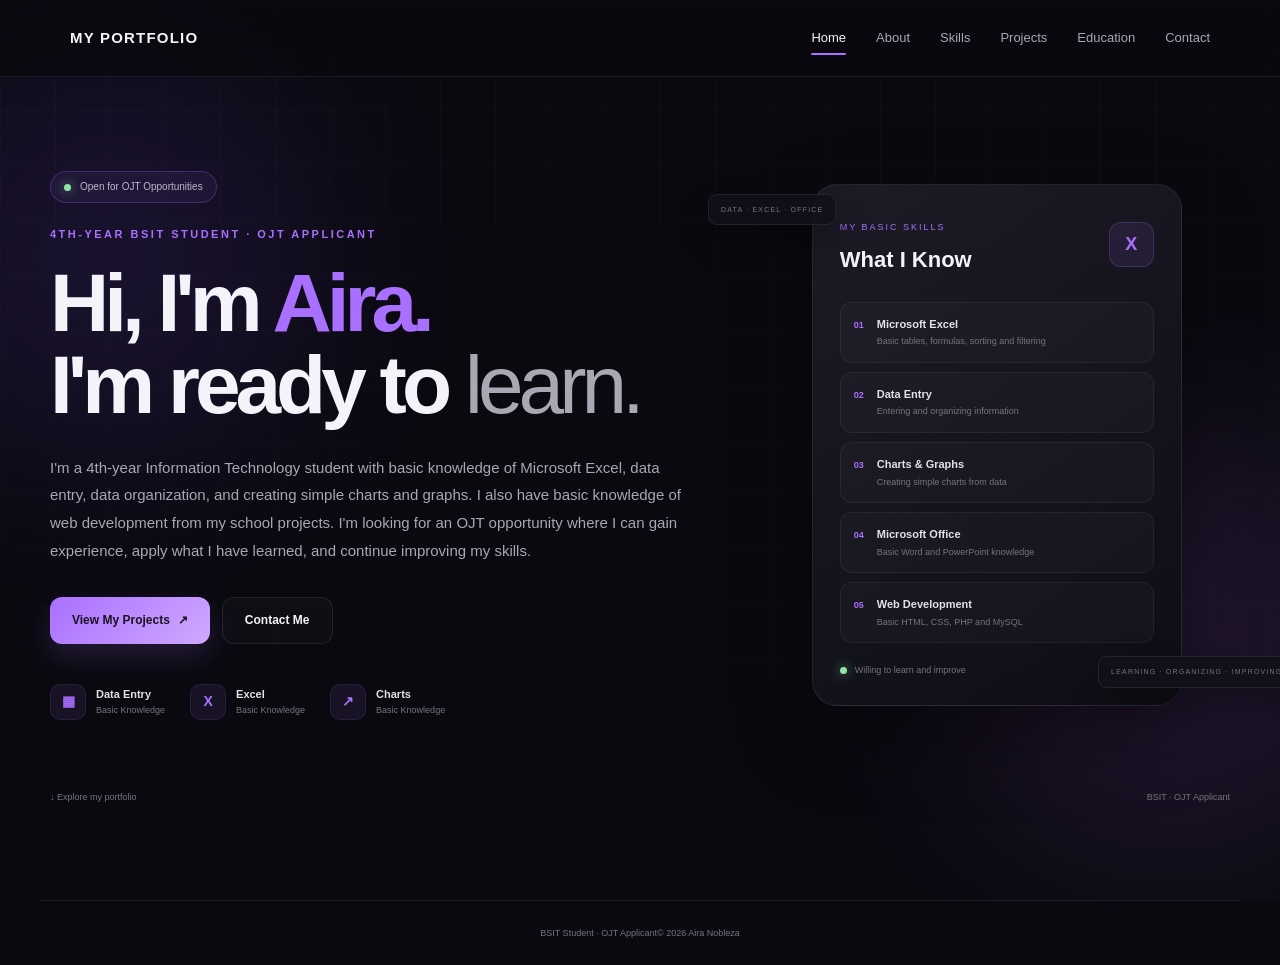
==== index.html @ d8263905 "Add files via upload" ====
<!DOCTYPE html>
<html lang="en">
<head>
    <meta charset="UTF-8">
    <meta name="viewport" content="width=device-width, initial-scale=1.0">

    <title>Aira Nobleza | BSIT Student Portfolio</title>

    <link rel="stylesheet" href="style.css">
</head>

<body>

    <!-- Background -->
    <div class="background">
        <div class="grid"></div>
        <div class="glow glow-one"></div>
        <div class="glow glow-two"></div>
    </div>


    <!-- Navigation -->
    <header>

        <nav class="navbar">

            <a href="index.html" class="logo">
                <span>MY PORTFOLIO</span>
            </a>

            <ul class="nav-links">

                <li>
                    <a href="index.html" class="active">
                        Home
                    </a>
                </li>

                <li>
                    <a href="about.html">
                        About
                    </a>
                </li>

                <li>
                    <a href="skills.html">
                        Skills
                    </a>
                </li>

                <li>
                    <a href="projects.html">
                        Projects
                    </a>
                </li>

                <li>
                    <a href="education.html">
                        Education
                    </a>
                </li>

                <li>
                    <a href="contact.html">
                        Contact
                    </a>
                </li>

            </ul>

        </nav>

    </header>


    <!-- Main Content -->
    <main class="home">

        <section class="hero">


            <!-- LEFT SIDE -->
            <div class="hero-text">

                <div class="availability">

                    <span class="status-dot"></span>

                    Open for OJT Opportunities

                </div>


                <p class="intro">
                    4TH-YEAR BSIT STUDENT · OJT APPLICANT
                </p>


                <h1>
                    Hi, I'm
                    <span>Aira.</span>
                    <br>
                    I'm ready to
                    <em>learn.</em>
                </h1>


                <p class="description">

                    I'm a 4th-year Information Technology student
                    with basic knowledge of Microsoft Excel, data
                    entry, data organization, and creating simple
                    charts and graphs.

                    I also have basic knowledge of web development
                    from my school projects. I'm looking for an OJT
                    opportunity where I can gain experience, apply
                    what I have learned, and continue improving
                    my skills.

                </p>


                <!-- Buttons -->
                <div class="buttons">

                    <a href="projects.html" class="btn primary">
                        View My Projects
                        <span>↗</span>
                    </a>

                    <a href="contact.html" class="btn secondary">
                        Contact Me
                    </a>

                </div>


                <!-- Basic Skills -->
                <div class="quick-skills">


                    <div class="quick-skill">

                        <div class="skill-icon">
                            ▦
                        </div>

                        <div>
                            <strong>Data Entry</strong>
                            <small>Basic Knowledge</small>
                        </div>

                    </div>


                    <div class="quick-skill">

                        <div class="skill-icon">
                            X
                        </div>

                        <div>
                            <strong>Excel</strong>
                            <small>Basic Knowledge</small>
                        </div>

                    </div>


                    <div class="quick-skill">

                        <div class="skill-icon">
                            ↗
                        </div>

                        <div>
                            <strong>Charts</strong>
                            <small>Basic Knowledge</small>
                        </div>

                    </div>


                </div>

            </div>


            <!-- RIGHT SIDE -->
            <div class="card-area">


                <!-- Floating Label -->
                <div class="floating-label top-label">
                    DATA · EXCEL · OFFICE
                </div>


                <!-- Main Card -->
                <div class="skills-card">


                    <!-- Card Header -->
                    <div class="card-header">

                        <div>

                            <span>
                                MY BASIC SKILLS
                            </span>

                            <h2>
                                What I Know
                            </h2>

                        </div>

                        <div class="excel-icon">
                            X
                        </div>

                    </div>


                    <!-- Skills -->
                    <div class="skills-list">


                        <div class="skill-row">

                            <div class="number">
                                01
                            </div>

                            <div class="skill-info">

                                <h3>
                                    Microsoft Excel
                                </h3>

                                <p>
                                    Basic tables, formulas,
                                    sorting and filtering
                                </p>

                            </div>

                        </div>


                        <div class="skill-row">

                            <div class="number">
                                02
                            </div>

                            <div class="skill-info">

                                <h3>
                                    Data Entry
                                </h3>

                                <p>
                                    Entering and organizing
                                    information
                                </p>

                            </div>

                        </div>


                        <div class="skill-row">

                            <div class="number">
                                03
                            </div>

                            <div class="skill-info">

                                <h3>
                                    Charts & Graphs
                                </h3>

                                <p>
                                    Creating simple charts
                                    from data
                                </p>

                            </div>

                        </div>


                        <div class="skill-row">

                            <div class="number">
                                04
                            </div>

                            <div class="skill-info">

                                <h3>
                                    Microsoft Office
                                </h3>

                                <p>
                                    Basic Word and PowerPoint
                                    knowledge
                                </p>

                            </div>

                        </div>


                        <div class="skill-row">

                            <div class="number">
                                05
                            </div>

                            <div class="skill-info">

                                <h3>
                                    Web Development
                                </h3>

                                <p>
                                    Basic HTML, CSS, PHP
                                    and MySQL
                                </p>

                            </div>

                        </div>


                    </div>


                    <!-- Card Footer -->
                    <div class="card-footer">

                        <span class="status-dot"></span>

                        Willing to learn and improve

                    </div>

                </div>


                <!-- Bottom Floating Label -->
                <div class="floating-label bottom-label">
                    LEARNING · ORGANIZING · IMPROVING
                </div>


            </div>

        </section>


        <!-- Bottom Information -->
        <div class="bottom-info">

            <span>
                ↓ Explore my portfolio
            </span>

            <span>
                BSIT · OJT Applicant
            </span>

        </div>

    </main>


    <!-- Footer -->
    <footer>

        <div class="footer-logo">
            <span></span>
        </div>

        <p>
            BSIT Student · OJT Applicant
        </p>

        <p>
            © 2026 Aira Nobleza
        </p>

    </footer>

</body>
</html>
---- style.css ----
/* =========================================================
   AIRA NOBLEZA — PORTFOLIO
   Clean unified stylesheet
   Based strictly on the uploaded HTML files
========================================================= */


/* =========================================================
   RESET
========================================================= */

* {
    margin: 0;
    padding: 0;
    box-sizing: border-box;
}

html {
    scroll-behavior: smooth;
}

body {
    min-height: 100vh;
    font-family: "Segoe UI", Arial, sans-serif;
    background: #09090f;
    color: #f5f3fa;
    line-height: 1.6;
    overflow-x: hidden;
}

a {
    color: inherit;
}

button,
input,
textarea,
select {
    font: inherit;
}

::selection {
    background: rgba(169, 112, 255, 0.3);
    color: #ffffff;
}


/* =========================================================
   VARIABLES
========================================================= */

:root {
    --bg: #09090f;
    --bg-soft: #0f0e16;
    --card: #12111a;
    --card-light: #181722;

    --white: #f5f3fa;
    --text: #e8e5ee;
    --gray: #aaa6b3;
    --muted: #77737f;

    --purple: #a970ff;
    --purple-light: #d0a9ff;
    --purple-dark: #7041b8;

    --border: rgba(255, 255, 255, 0.08);
    --border-purple: rgba(169, 112, 255, 0.25);

    --shadow: 0 25px 70px rgba(0, 0, 0, 0.35);

    --max-width: 1200px;
}


/* =========================================================
   BACKGROUND
========================================================= */

.background {
    position: fixed;
    inset: 0;
    z-index: -5;
    overflow: hidden;
    pointer-events: none;
    background: var(--bg);
}

.grid {
    position: absolute;
    inset: 0;

    background-image:
        linear-gradient(
            rgba(255, 255, 255, 0.025) 1px,
            transparent 1px
        ),
        linear-gradient(
            90deg,
            rgba(255, 255, 255, 0.025) 1px,
            transparent 1px
        );

    background-size: 55px 55px;

    mask-image: linear-gradient(
        to bottom,
        black 0%,
        rgba(0, 0, 0, 0.4) 60%,
        transparent 100%
    );
}

.glow {
    position: absolute;
    width: 420px;
    height: 420px;
    border-radius: 50%;
    filter: blur(100px);
    opacity: 0.13;
}

.glow-one {
    top: 5%;
    left: -100px;
    background: #8d4fff;
}

.glow-two {
    right: -100px;
    bottom: 5%;
    background: #c56bff;
}


/* =========================================================
   HEADER
========================================================= */

header {
    position: fixed;
    top: 0;
    left: 0;
    width: 100%;
    z-index: 1000;

    border-bottom: 1px solid var(--border);

    background: rgba(9, 9, 15, 0.82);

    backdrop-filter: blur(18px);
    -webkit-backdrop-filter: blur(18px);
}


/* =========================================================
   NAVIGATION
========================================================= */

.navbar {
    width: 100%;
    max-width: var(--max-width);
    min-height: 76px;

    margin: auto;
    padding: 0 30px;

    display: flex;
    align-items: center;
    justify-content: space-between;

    gap: 30px;
}

.logo {
    flex-shrink: 0;

    color: var(--white);
    text-decoration: none;

    font-size: 15px;
    font-weight: 700;
    letter-spacing: 1.2px;
}

.logo span {
    color: var(--white);
}

.logo:hover {
    color: var(--purple);
}


/* =========================================================
   NAV LINKS
========================================================= */

.nav-links {
    list-style: none;

    display: flex;
    align-items: center;

    gap: 30px;
}

.nav-links li {
    list-style: none;
}

.nav-links a {
    position: relative;

    display: block;
    padding: 8px 0;

    color: var(--gray);
    text-decoration: none;

    font-size: 13px;
    font-weight: 500;

    transition: color 0.3s ease;
}

.nav-links a::after {
    content: "";

    position: absolute;
    left: 0;
    bottom: 1px;

    width: 0;
    height: 2px;

    border-radius: 10px;

    background: var(--purple);

    transition: width 0.3s ease;
}

.nav-links a:hover,
.nav-links a.active {
    color: var(--white);
}

.nav-links a:hover::after,
.nav-links a.active::after {
    width: 100%;
}


/* =========================================================
   GENERAL PAGE
========================================================= */

main {
    width: 100%;
}

.page-section {
    width: 100%;
    max-width: var(--max-width);

    min-height: 100vh;

    margin: auto;
    padding: 150px 35px 80px;
}


/* =========================================================
   PAGE HEADING
========================================================= */

.page-heading {
    max-width: 760px;
    margin-bottom: 70px;

    animation: fade-up 0.7s ease both;
}

.page-heading p {
    margin-bottom: 15px;

    color: var(--purple);

    font-size: 11px;
    font-weight: 600;

    letter-spacing: 2.5px;
}

.page-heading h1 {
    margin-bottom: 18px;

    color: var(--white);

    font-size: clamp(42px, 6vw, 72px);
    line-height: 1.05;
    letter-spacing: -4px;
}

.page-heading > span {
    display: block;

    max-width: 650px;

    color: var(--gray);

    font-size: 15px;
    line-height: 1.8;
}


/* =========================================================
   PAGE ANIMATION
========================================================= */

@keyframes fade-up {
    from {
        opacity: 0;
        transform: translateY(25px);
    }

    to {
        opacity: 1;
        transform: translateY(0);
    }
}


/* =========================================================
   HOMEPAGE
========================================================= */

.home {
    width: 100%;
    max-width: 1250px;

    min-height: 100vh;

    margin: auto;

    padding: 145px 35px 70px;

    display: flex;
    flex-direction: column;
    justify-content: center;
}

.hero {
    width: 100%;

    display: grid;
    grid-template-columns: 1.15fr 0.85fr;

    align-items: center;

    gap: 80px;
}


/* =========================================================
   HERO TEXT
========================================================= */

.hero-text {
    max-width: 700px;

    animation: fade-up 0.8s ease both;
}


/* =========================================================
   AVAILABILITY
========================================================= */

.availability {
    display: inline-flex;
    align-items: center;

    gap: 9px;

    padding: 7px 13px;
    margin-bottom: 23px;

    border: 1px solid rgba(169, 112, 255, 0.25);
    border-radius: 50px;

    background: rgba(169, 112, 255, 0.07);

    color: #bdb8c8;

    font-size: 10px;
}

.status-dot {
    width: 7px;
    height: 7px;

    display: inline-block;

    flex-shrink: 0;

    border-radius: 50%;

    background: #8ee5a4;

    box-shadow:
        0 0 12px rgba(142, 229, 164, 0.7);
}


/* =========================================================
   HERO INTRO
========================================================= */

.intro {
    margin-bottom: 18px;

    color: var(--purple);

    font-size: 11px;
    font-weight: 600;

    letter-spacing: 2.5px;
}


/* =========================================================
   HERO HEADING
========================================================= */

.hero h1 {
    margin-bottom: 28px;

    color: var(--white);

    font-size: clamp(50px, 6.5vw, 82px);
    line-height: 1;

    letter-spacing: -5px;
}

.hero h1 span {
    color: var(--purple);
}

.hero h1 em {
    color: #aaa6b3;

    font-style: normal;
    font-weight: 400;
}


/* =========================================================
   HERO DESCRIPTION
========================================================= */

.description {
    max-width: 650px;

    margin-bottom: 32px;

    color: var(--gray);

    font-size: 15px;
    line-height: 1.85;
}


/* =========================================================
   BUTTONS
========================================================= */

.buttons {
    display: flex;
    align-items: center;

    gap: 12px;

    margin-bottom: 40px;
}

.btn {
    min-height: 47px;

    padding: 0 22px;

    display: inline-flex;
    align-items: center;
    justify-content: center;

    gap: 8px;

    border-radius: 12px;

    text-decoration: none;

    font-size: 12px;
    font-weight: 600;

    transition:
        transform 0.3s ease,
        background 0.3s ease,
        border-color 0.3s ease,
        box-shadow 0.3s ease;
}

.btn.primary {
    color: #19131f;

    background:
        linear-gradient(
            135deg,
            var(--purple),
            var(--purple-light)
        );

    box-shadow:
        0 12px 30px rgba(169, 112, 255, 0.18);
}

.btn.primary:hover {
    transform: translateY(-4px);

    box-shadow:
        0 18px 40px rgba(169, 112, 255, 0.3);
}

.btn.secondary {
    color: var(--white);

    border: 1px solid var(--border);

    background: rgba(255, 255, 255, 0.025);
}

.btn.secondary:hover {
    transform: translateY(-4px);

    border-color: rgba(169, 112, 255, 0.4);

    background: rgba(169, 112, 255, 0.06);
}


/* =========================================================
   QUICK SKILLS
========================================================= */

.quick-skills {
    display: flex;
    align-items: center;

    gap: 25px;
}

.quick-skill {
    display: flex;
    align-items: center;

    gap: 10px;
}

.skill-icon {
    width: 36px;
    height: 36px;

    display: flex;
    align-items: center;
    justify-content: center;

    flex-shrink: 0;

    border: 1px solid rgba(169, 112, 255, 0.12);
    border-radius: 10px;

    background: rgba(169, 112, 255, 0.09);

    color: var(--purple);

    font-size: 14px;
    font-weight: 600;
}

.quick-skill strong {
    display: block;

    color: #e4e1e9;

    font-size: 11px;
}

.quick-skill small {
    display: block;

    color: var(--muted);

    font-size: 9px;
}


/* =========================================================
   HOMEPAGE CARD
========================================================= */

.card-area {
    position: relative;

    display: flex;
    align-items: center;
    justify-content: center;

    animation: card-in 1s ease 0.15s both;
}

@keyframes card-in {
    from {
        opacity: 0;
        transform:
            translateY(25px)
            scale(0.96);
    }

    to {
        opacity: 1;
        transform:
            translateY(0)
            scale(1);
    }
}

.skills-card {
    width: 370px;

    padding: 27px;

    border: 1px solid var(--border);
    border-radius: 25px;

    background:
        linear-gradient(
            145deg,
            rgba(29, 28, 40, 0.96),
            rgba(14, 14, 21, 0.96)
        );

    box-shadow:
        0 30px 80px rgba(0, 0, 0, 0.4);
}


/* =========================================================
   CARD HEADER
========================================================= */

.card-header {
    display: flex;
    align-items: center;
    justify-content: space-between;

    gap: 15px;

    margin-bottom: 25px;
}

.card-header span {
    color: var(--purple);

    font-size: 9px;
    letter-spacing: 2px;
}

.card-header h2 {
    margin-top: 4px;

    color: var(--white);

    font-size: 22px;
}

.excel-icon {
    width: 45px;
    height: 45px;

    display: flex;
    align-items: center;
    justify-content: center;

    flex-shrink: 0;

    border: 1px solid rgba(169, 112, 255, 0.2);
    border-radius: 12px;

    background: rgba(169, 112, 255, 0.1);

    color: var(--purple);

    font-size: 18px;
    font-weight: 700;
}


/* =========================================================
   SKILLS LIST
========================================================= */

.skills-list {
    display: flex;
    flex-direction: column;

    gap: 9px;
}

.skill-row {
    display: flex;
    align-items: flex-start;

    gap: 13px;

    padding: 13px;

    border: 1px solid rgba(255, 255, 255, 0.055);
    border-radius: 12px;

    background: rgba(255, 255, 255, 0.025);

    transition:
        transform 0.3s ease,
        border-color 0.3s ease,
        background 0.3s ease;
}

.skill-row:hover {
    transform: translateX(4px);

    border-color: rgba(169, 112, 255, 0.28);

    background: rgba(169, 112, 255, 0.045);
}

.number {
    padding-top: 2px;

    color: var(--purple);

    font-size: 9px;
    font-weight: 600;
}

.skill-info {
    min-width: 0;
}

.skill-info h3 {
    margin-bottom: 2px;

    color: #e5e1eb;

    font-size: 11px;
}

.skill-info p {
    color: #77737f;

    font-size: 9px;
    line-height: 1.5;
}


/* =========================================================
   CARD FOOTER
========================================================= */

.card-footer {
    display: flex;
    align-items: center;

    gap: 8px;

    margin-top: 20px;

    color: #77737f;

    font-size: 9px;
}


/* =========================================================
   FLOATING LABELS
========================================================= */

.floating-label {
    position: absolute;

    padding: 9px 12px;

    border: 1px solid var(--border);
    border-radius: 9px;

    background: rgba(18, 17, 25, 0.92);

    color: #77737f;

    font-size: 7px;
    letter-spacing: 1.2px;

    white-space: nowrap;

    box-shadow:
        0 15px 35px rgba(0, 0, 0, 0.3);

    z-index: 5;
}

.top-label {
    top: 10px;
    left: -55px;
}

.bottom-label {
    right: -65px;
    bottom: 18px;
}


/* =========================================================
   BOTTOM INFO
========================================================= */

.bottom-info {
    width: 100%;

    margin-top: 70px;

    display: flex;
    justify-content: space-between;

    color: var(--muted);

    font-size: 9px;
}


/* =========================================================
   ABOUT
========================================================= */

.about-container {
    display: grid;
    grid-template-columns: 1.1fr 0.9fr;

    gap: 70px;

    align-items: start;
}

.about-text {
    max-width: 680px;
}

.about-text p {
    margin-bottom: 22px;

    color: var(--gray);

    font-size: 15px;
    line-height: 1.9;
}

.about-text p:last-child {
    margin-bottom: 0;
}

.about-info {
    display: grid;
    grid-template-columns: repeat(2, 1fr);

    gap: 12px;
}

.info-card {
    min-height: 105px;

    padding: 20px;

    border: 1px solid var(--border);
    border-radius: 16px;

    background:
        linear-gradient(
            145deg,
            rgba(29, 28, 40, 0.85),
            rgba(14, 14, 21, 0.85)
        );

    transition:
        transform 0.3s ease,
        border-color 0.3s ease;
}

.info-card:hover {
    transform: translateY(-4px);

    border-color: var(--border-purple);
}

.info-card span {
    display: block;

    margin-bottom: 8px;

    color: var(--purple);

    font-size: 9px;
    font-weight: 600;

    letter-spacing: 1.5px;
}

.info-card h3 {
    color: var(--white);

    font-size: 13px;
    font-weight: 600;
    line-height: 1.4;
}


/* =========================================================
   SKILLS PAGE
========================================================= */

.skills-grid {
    display: grid;
    grid-template-columns: repeat(3, 1fr);

    gap: 18px;
}

.skill-card {
    padding: 27px;

    border: 1px solid var(--border);
    border-radius: 18px;

    background:
        linear-gradient(
            145deg,
            rgba(29, 28, 40, 0.85),
            rgba(14, 14, 21, 0.85)
        );

    transition:
        transform 0.3s ease,
        border-color 0.3s ease,
        background 0.3s ease;
}

.skill-card:hover {
    transform: translateY(-6px);

    border-color: var(--border-purple);

    background:
        linear-gradient(
            145deg,
            rgba(35, 31, 49, 0.9),
            rgba(15, 14, 23, 0.9)
        );
}

.skill-card .skill-icon {
    width: 48px;
    height: 48px;

    margin-bottom: 22px;

    border-radius: 13px;

    font-size: 13px;
}

.skill-card h2 {
    margin-bottom: 10px;

    color: var(--white);

    font-size: 18px;
}

.skill-card p {
    color: var(--gray);

    font-size: 13px;
    line-height: 1.75;
}


/* =========================================================
   PROJECTS
========================================================= */

.projects-grid {
    display: grid;
    grid-template-columns: repeat(2, 1fr);

    gap: 18px;
}

.project-card {
    min-height: 270px;

    padding: 27px;

    display: flex;
    flex-direction: column;

    border: 1px solid var(--border);
    border-radius: 18px;

    background:
        linear-gradient(
            145deg,
            rgba(29, 28, 40, 0.85),
            rgba(14, 14, 21, 0.85)
        );

    transition:
        transform 0.3s ease,
        border-color 0.3s ease;
}

.project-card:hover {
    transform: translateY(-6px);

    border-color: var(--border-purple);
}

.project-top {
    display: flex;
    align-items: center;
    justify-content: space-between;

    margin-bottom: 35px;
}

.project-top span {
    color: var(--purple);

    font-size: 9px;
    font-weight: 600;

    letter-spacing: 1.8px;
}

.project-top strong {
    color: rgba(169, 112, 255, 0.35);

    font-size: 28px;
    font-weight: 700;
}

.project-card h2 {
    margin-bottom: 12px;

    color: var(--white);

    font-size: 21px;
    line-height: 1.3;
}

.project-card p {
    margin-bottom: 25px;

    color: var(--gray);

    font-size: 13px;
    line-height: 1.75;
}

.tags {
    margin-top: auto;

    display: flex;
    flex-wrap: wrap;

    gap: 8px;
}

.tags span {
    padding: 6px 10px;

    border: 1px solid rgba(169, 112, 255, 0.16);
    border-radius: 8px;

    background: rgba(169, 112, 255, 0.06);

    color: #aaa0bb;

    font-size: 9px;
}


/* =========================================================
   EDUCATION / TIMELINE
========================================================= */

.timeline {
    position: relative;

    max-width: 900px;

    margin: 0 auto;
    padding-left: 35px;
}

.timeline::before {
    content: "";

    position: absolute;

    top: 0;
    bottom: 0;
    left: 7px;

    width: 1px;

    background:
        linear-gradient(
            to bottom,
            var(--purple),
            rgba(169, 112, 255, 0.08)
        );
}

.timeline-item {
    position: relative;

    padding-bottom: 55px;
}

.timeline-item:last-child {
    padding-bottom: 0;
}

.timeline-dot {
    position: absolute;

    top: 4px;
    left: -35px;

    width: 15px;
    height: 15px;

    border: 3px solid var(--bg);

    border-radius: 50%;

    background: var(--purple);

    box-shadow:
        0 0 0 1px rgba(169, 112, 255, 0.35),
        0 0 20px rgba(169, 112, 255, 0.3);
}

.timeline-content {
    padding: 27px;

    border: 1px solid var(--border);
    border-radius: 18px;

    background:
        linear-gradient(
            145deg,
            rgba(29, 28, 40, 0.85),
            rgba(14, 14, 21, 0.85)
        );

    transition:
        transform 0.3s ease,
        border-color 0.3s ease;
}

.timeline-content:hover {
    transform: translateX(5px);

    border-color: var(--border-purple);
}

.timeline-content > span {
    display: block;

    margin-bottom: 12px;

    color: var(--purple);

    font-size: 9px;
    font-weight: 600;

    letter-spacing: 1.8px;
}

.timeline-content h2 {
    margin-bottom: 7px;

    color: var(--white);

    font-size: 20px;
    line-height: 1.4;
}

.timeline-content h3 {
    margin-bottom: 15px;

    color: #b7a9c7;

    font-size: 13px;
    font-weight: 500;
}

.timeline-content p {
    color: var(--gray);

    font-size: 13px;
    line-height: 1.8;
}


/* =========================================================
   CONTACT
========================================================= */

.contact-section {
    display: flex;
    flex-direction: column;
}

.contact-container {
    display: grid;
    grid-template-columns: 1fr 0.8fr;

    gap: 80px;

    align-items: start;
}

.contact-message {
    max-width: 620px;
}

.contact-message h2 {
    margin-bottom: 20px;

    color: var(--white);

    font-size: 28px;
    line-height: 1.3;
}

.contact-message p {
    margin-bottom: 18px;

    color: var(--gray);

    font-size: 14px;
    line-height: 1.85;
}

.contact-message p:last-child {
    margin-bottom: 0;
}

.contact-details {
    display: flex;
    flex-direction: column;

    gap: 0;

    border-top: 1px solid var(--border);
}

.contact-item {
    padding: 20px 0;

    border-bottom: 1px solid var(--border);
}

.contact-item > span {
    display: block;

    margin-bottom: 8px;

    color: var(--purple);

    font-size: 9px;
    font-weight: 600;

    letter-spacing: 1.8px;
}

.contact-item p,
.contact-item a {
    color: var(--text);

    font-size: 13px;

    text-decoration: none;
}

.contact-item a {
    transition: color 0.3s ease;
}

.contact-item a:hover {
    color: var(--purple);
}

.social-links {
    display: flex;
    flex-wrap: wrap;

    gap: 18px;
}

.social-links a {
    color: var(--gray);
}

.social-links a:hover {
    color: var(--purple);
}


/* =========================================================
   FOOTER
========================================================= */

footer {
    width: 100%;
    max-width: var(--max-width);

    margin: auto;

    padding: 25px 30px;

    display: flex;
    align-items: center;
    justify-content: center;

    border-top: 1px solid var(--border);
}

footer p {
    color: var(--muted);

    font-size: 9px;

    text-align: center;
}


/* =========================================================
   LARGE SCREENS
========================================================= */

@media (min-width: 1440px) {

    .navbar {
        min-height: 82px;
    }

    .home {
        max-width: 1350px;
    }

    .hero {
        gap: 100px;
    }

    .page-section {
        max-width: 1250px;
    }
}


/* =========================================================
   TABLET / SMALL LAPTOP
========================================================= */

@media (max-width: 1000px) {

    .navbar {
        padding: 0 25px;
    }

    .nav-links {
        gap: 20px;
    }

    .hero {
        gap: 45px;
    }

    .about-container {
        grid-template-columns: 1fr;

        gap: 45px;
    }

    .about-text {
        max-width: none;
    }

    .skills-grid {
        grid-template-columns: repeat(2, 1fr);
    }

    .contact-container {
        grid-template-columns: 1fr;

        gap: 50px;
    }
}


/* =========================================================
   TABLET
========================================================= */

@media (max-width: 850px) {

    .navbar {
        min-height: auto;

        padding: 16px 20px;

        flex-direction: column;

        gap: 12px;
    }

    .nav-links {
        width: 100%;

        justify-content: flex-start;

        overflow-x: auto;

        padding-bottom: 3px;

        scrollbar-width: none;
    }

    .nav-links::-webkit-scrollbar {
        display: none;
    }

    .nav-links a {
        white-space: nowrap;

        font-size: 11px;
    }

    .home {
        padding-top: 175px;
    }

    .hero {
        grid-template-columns: 1fr;

        gap: 65px;

        text-align: center;
    }

    .hero-text {
        margin: auto;
    }

    .description {
        margin-left: auto;
        margin-right: auto;
    }

    .buttons,
    .quick-skills {
        justify-content: center;
    }

    .card-area {
        margin-bottom: 30px;
    }

    .floating-label {
        display: none;
    }

    .page-section {
        padding-top: 165px;
    }

    .page-heading {
        margin-bottom: 55px;
    }

    .page-heading h1 {
        font-size: 54px;
    }

    .projects-grid {
        grid-template-columns: 1fr;
    }
}


/* =========================================================
   MOBILE
========================================================= */

@media (max-width: 600px) {

    body {
        font-size: 14px;
    }

    .navbar {
        padding: 14px 16px;
    }

    .logo {
        font-size: 20px;
    }

    .nav-links {
        gap: 21px;
    }

    .home {
        padding: 165px 18px 60px;
    }

    .hero {
        gap: 50px;
    }

    .availability {
        margin-bottom: 20px;

        font-size: 9px;
    }

    .intro {
        font-size: 9px;

        letter-spacing: 2px;
    }

    .hero h1 {
        margin-bottom: 24px;

        font-size: 47px;

        letter-spacing: -3px;
    }

    .description {
        font-size: 14px;
        line-height: 1.75;
    }

    .buttons {
        flex-direction: column;

        width: 100%;
    }

    .btn {
        width: 100%;
    }

    .quick-skills {
        flex-direction: column;

        align-items: flex-start;

        width: fit-content;

        margin: auto;

        text-align: left;
    }

    .skills-card {
        width: 100%;

        max-width: 360px;

        padding: 21px;
    }

    .card-header h2 {
        font-size: 20px;
    }

    .skill-row {
        padding: 12px;
    }

    .page-section {
        padding:
            145px
            18px
            60px;
    }

    .page-heading {
        margin-bottom: 45px;
    }

    .page-heading p {
        font-size: 9px;

        letter-spacing: 2px;
    }

    .page-heading h1 {
        font-size: 43px;

        letter-spacing: -3px;
    }

    .page-heading > span {
        font-size: 13px;
        line-height: 1.75;
    }

    .about-container {
        gap: 35px;
    }

    .about-text p {
        font-size: 14px;
        line-height: 1.8;
    }

    .about-info {
        grid-template-columns: 1fr;
    }

    .info-card {
        min-height: auto;
    }

    .skills-grid {
        grid-template-columns: 1fr;

        gap: 14px;
    }

    .skill-card {
        padding: 23px;
    }

    .skill-card h2 {
        font-size: 17px;
    }

    .project-card {
        min-height: auto;

        padding: 23px;
    }

    .project-top {
        margin-bottom: 28px;
    }

    .project-card h2 {
        font-size: 19px;
    }

    .project-card p {
        font-size: 13px;
    }

    .timeline {
        padding-left: 28px;
    }

    .timeline::before {
        left: 5px;
    }

    .timeline-dot {
        left: -28px;

        width: 13px;
        height: 13px;
    }

    .timeline-content {
        padding: 21px;
    }

    .timeline-content h2 {
        font-size: 18px;
    }

    .timeline-content p {
        font-size: 13px;
    }

    .contact-container {
        gap: 40px;
    }

    .contact-message h2 {
        font-size: 24px;
    }

    .contact-message p {
        font-size: 13px;
    }

    .social-links {
        gap: 14px;
    }

    footer {
        padding: 22px 18px;
    }

    .bottom-info {
        display: none;
    }
}


/* =========================================================
   SMALL PHONES — 430px
========================================================= */

@media (max-width: 430px) {

    .hero h1 {
        font-size: 43px;
    }

    .page-heading h1 {
        font-size: 40px;
    }

    .home {
        padding-left: 16px;
        padding-right: 16px;
    }

    .page-section {
        padding-left: 16px;
        padding-right: 16px;
    }

    .skills-card {
        padding: 18px;
    }

    .card-header {
        margin-bottom: 20px;
    }

    .card-header h2 {
        font-size: 18px;
    }

    .skill-row {
        gap: 10px;
    }

    .skill-info h3 {
        font-size: 10px;
    }

    .skill-info p {
        font-size: 8px;
    }
}


/* =========================================================
   SMALL PHONES — 390px
========================================================= */

@media (max-width: 390px) {

    .logo {
        font-size: 18px;
    }

    .nav-links {
        gap: 18px;
    }

    .nav-links a {
        font-size: 10px;
    }

    .hero h1 {
        font-size: 40px;

        letter-spacing: -2.5px;
    }

    .page-heading h1 {
        font-size: 37px;
    }

    .description {
        font-size: 13px;
    }

    .availability {
        padding: 6px 10px;
    }

    .skills-card {
        padding: 17px;
    }

    .skill-row {
        padding: 10px;
    }

    .timeline-content {
        padding: 18px;
    }
}


/* =========================================================
   VERY SMALL PHONES — 360px
========================================================= */

@media (max-width: 360px) {

    .navbar {
        padding-left: 13px;
        padding-right: 13px;
    }

    .nav-links {
        gap: 16px;
    }

    .home {
        padding-left: 13px;
        padding-right: 13px;
    }

    .page-section {
        padding-left: 13px;
        padding-right: 13px;
    }

    .hero h1 {
        font-size: 36px;
    }

    .page-heading h1 {
        font-size: 34px;
    }

    .page-heading > span {
        font-size: 12px;
    }

    .quick-skills {
        width: 100%;
    }

    .quick-skill {
        width: 100%;
    }

    .skills-card {
        padding: 15px;
    }

    .card-header h2 {
        font-size: 17px;
    }

    .excel-icon {
        width: 40px;
        height: 40px;
    }

    .project-card,
    .skill-card,
    .timeline-content {
        padding: 18px;
    }

    .contact-message h2 {
        font-size: 21px;
    }
}


/* =========================================================
   REDUCED MOTION
========================================================= */

@media (prefers-reduced-motion: reduce) {

    html {
        scroll-behavior: auto;
    }

    *,
    *::before,
    *::after {
        animation-duration: 0.01ms !important;
        animation-iteration-count: 1 !important;
        transition-duration: 0.01ms !important;
    }
}
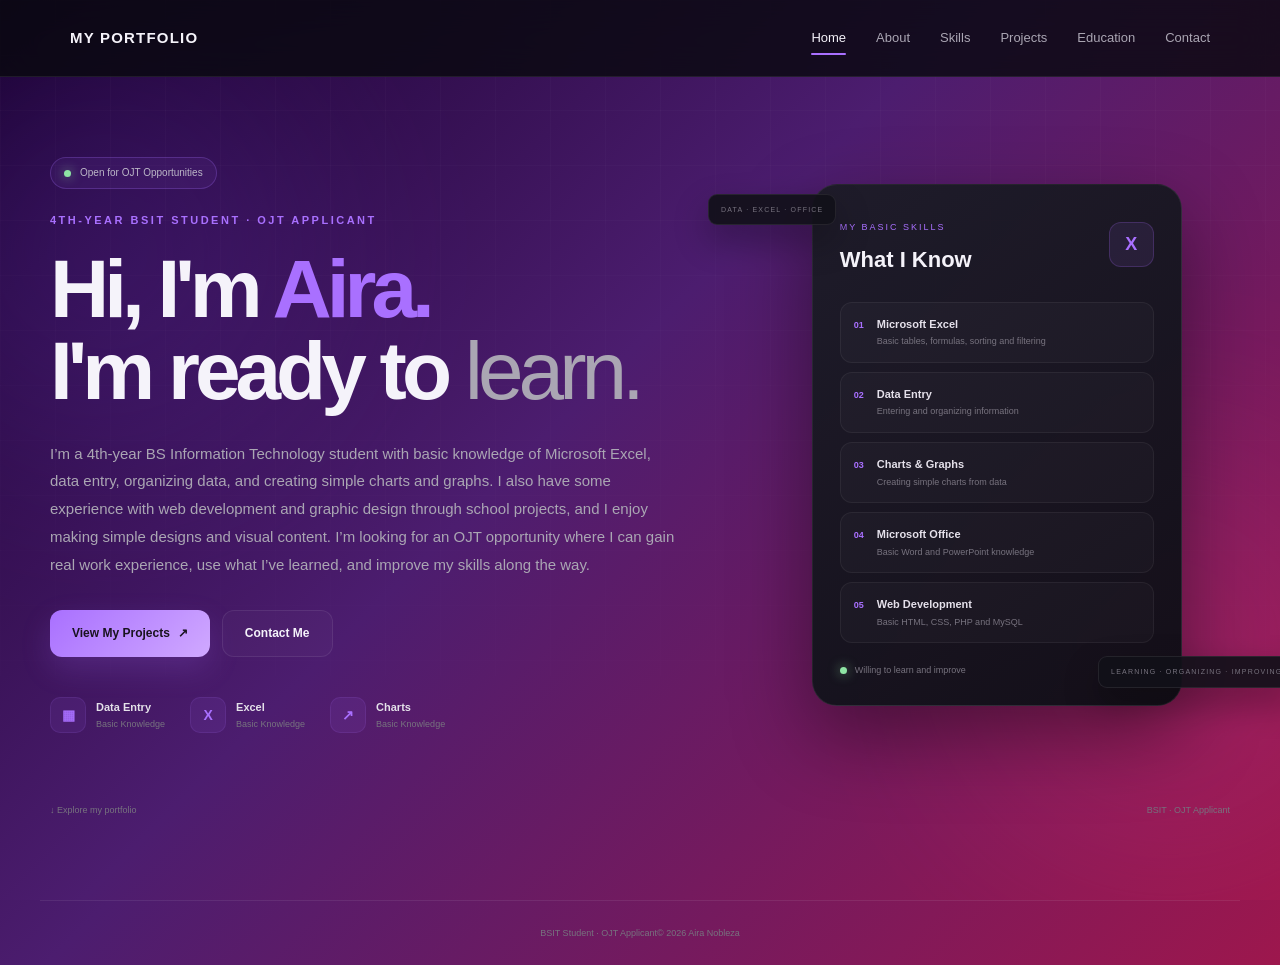
==== commit 3981ade5: "Update index.html" ====
--- a/index.html
+++ b/index.html
@@ -107,17 +107,12 @@
 
                 <p class="description">
 
-                    I'm a 4th-year Information Technology student
-                    with basic knowledge of Microsoft Excel, data
-                    entry, data organization, and creating simple
-                    charts and graphs.
-
-                    I also have basic knowledge of web development
-                    from my school projects. I'm looking for an OJT
-                    opportunity where I can gain experience, apply
-                    what I have learned, and continue improving
-                    my skills.
-
+                    I’m a 4th-year BS Information Technology student with basic knowledge of Microsoft Excel,
+                    data entry, organizing data, and creating simple charts and graphs.
+                    I also have some experience with web development and graphic design through school projects, 
+                    and I enjoy making simple designs and visual content. 
+                    I’m looking for an OJT opportunity where I can gain real work experience, 
+                    use what I’ve learned, and improve my skills along the way.
                 </p>
 
 
@@ -397,4 +392,4 @@
     </footer>
 
 </body>
-</html>+</html>
--- a/style.css
+++ b/style.css
@@ -1,7 +1,7 @@
 /* =========================================================
    AIRA NOBLEZA — PORTFOLIO
    Clean unified stylesheet
-   Based strictly on the uploaded HTML files
+   Purple → Pink Gradient Background
 ========================================================= */
 
 
@@ -22,7 +22,12 @@
 body {
     min-height: 100vh;
     font-family: "Segoe UI", Arial, sans-serif;
-    background: #09090f;
+    background: linear-gradient(
+        135deg,
+        #18002e 0%,
+        #4c1d6f 45%,
+        #9d174d 100%
+    );
     color: #f5f3fa;
     line-height: 1.6;
     overflow-x: hidden;
@@ -83,7 +88,13 @@
     z-index: -5;
     overflow: hidden;
     pointer-events: none;
-    background: var(--bg);
+
+    background: linear-gradient(
+        135deg,
+        #18002e 0%,
+        #4c1d6f 45%,
+        #9d174d 100%
+    );
 }
 
 .grid {
@@ -129,7 +140,7 @@
 .glow-two {
     right: -100px;
     bottom: 5%;
-    background: #c56bff;
+    background: #ff4fa3;
 }
 
 
@@ -1929,4 +1940,4 @@
         animation-iteration-count: 1 !important;
         transition-duration: 0.01ms !important;
     }
-}+}
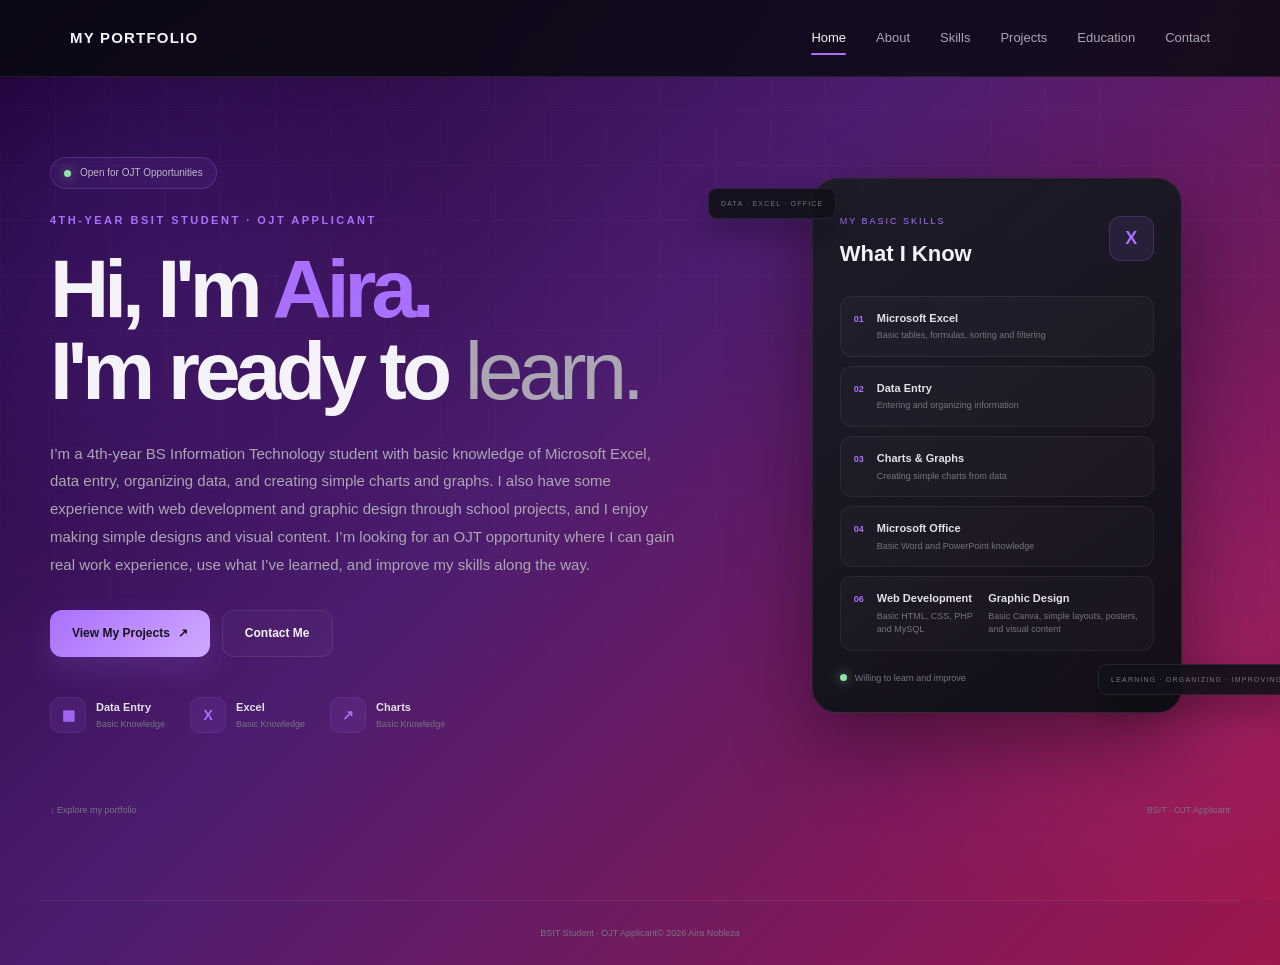
==== commit 1baef080: "Update index.html" ====
--- a/index.html
+++ b/index.html
@@ -313,7 +313,7 @@
                         <div class="skill-row">
 
                             <div class="number">
-                                05
+                                06
                             </div>
 
                             <div class="skill-info">
@@ -328,6 +328,20 @@
                                 </p>
 
                             </div>
+
+                            <div class="skill-info">
+
+                                <h3>
+                                    Graphic Design
+                                </h3>
+
+                                <p>
+                                    Basic Canva, simple layouts,
+                                    posters, and visual content
+                                </p>
+
+                            </div>
+                            
 
                         </div>
 
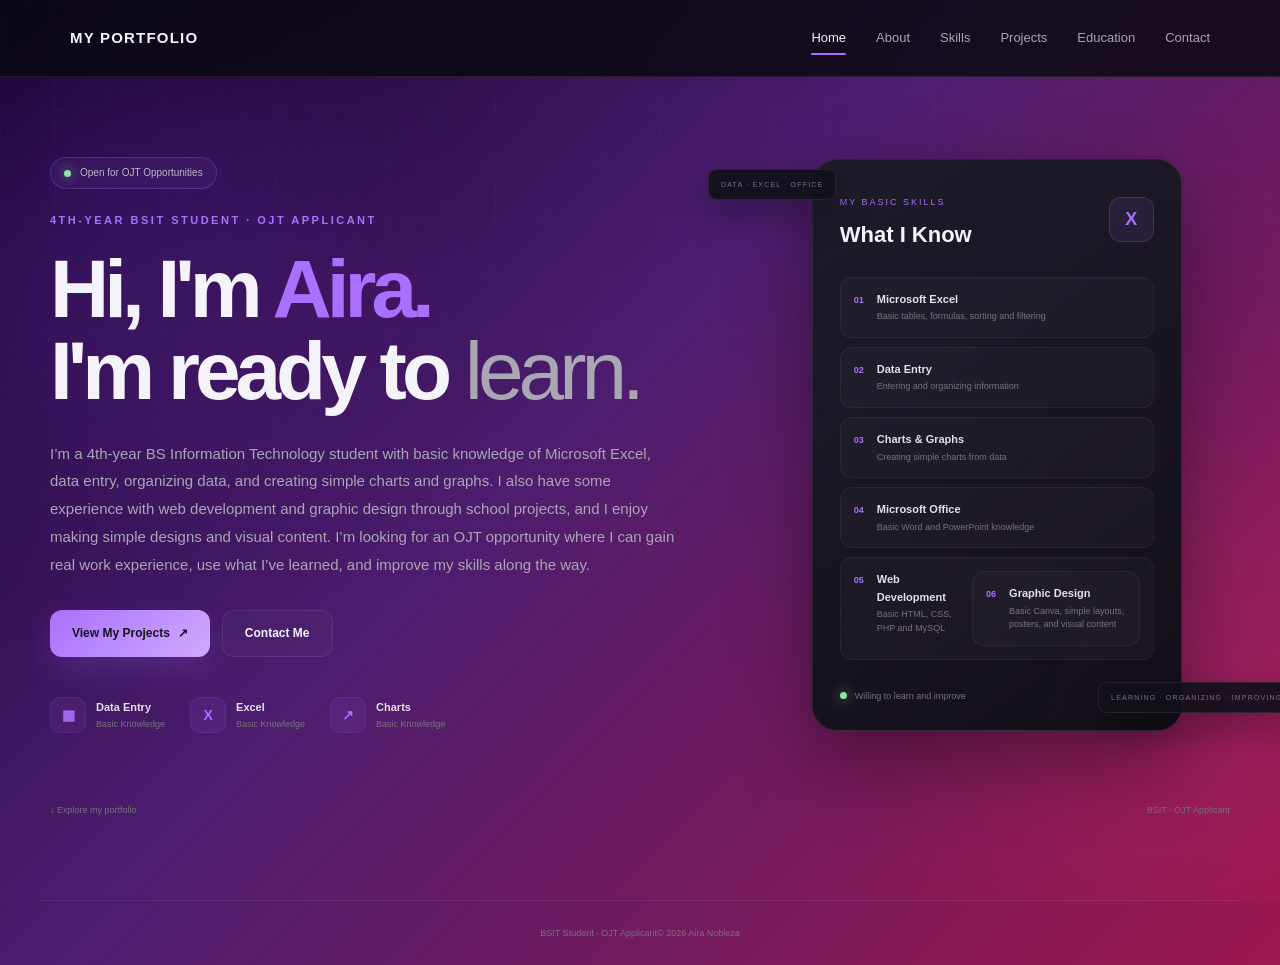
==== commit 6e63036c: "Update index.html" ====
--- a/index.html
+++ b/index.html
@@ -313,7 +313,7 @@
                         <div class="skill-row">
 
                             <div class="number">
-                                06
+                                05
                             </div>
 
                             <div class="skill-info">
@@ -327,6 +327,12 @@
                                     and MySQL
                                 </p>
 
+                            </div>
+                            
+                            <div class="skill-row">
+
+                            <div class="number">
+                                06
                             </div>
 
                             <div class="skill-info">
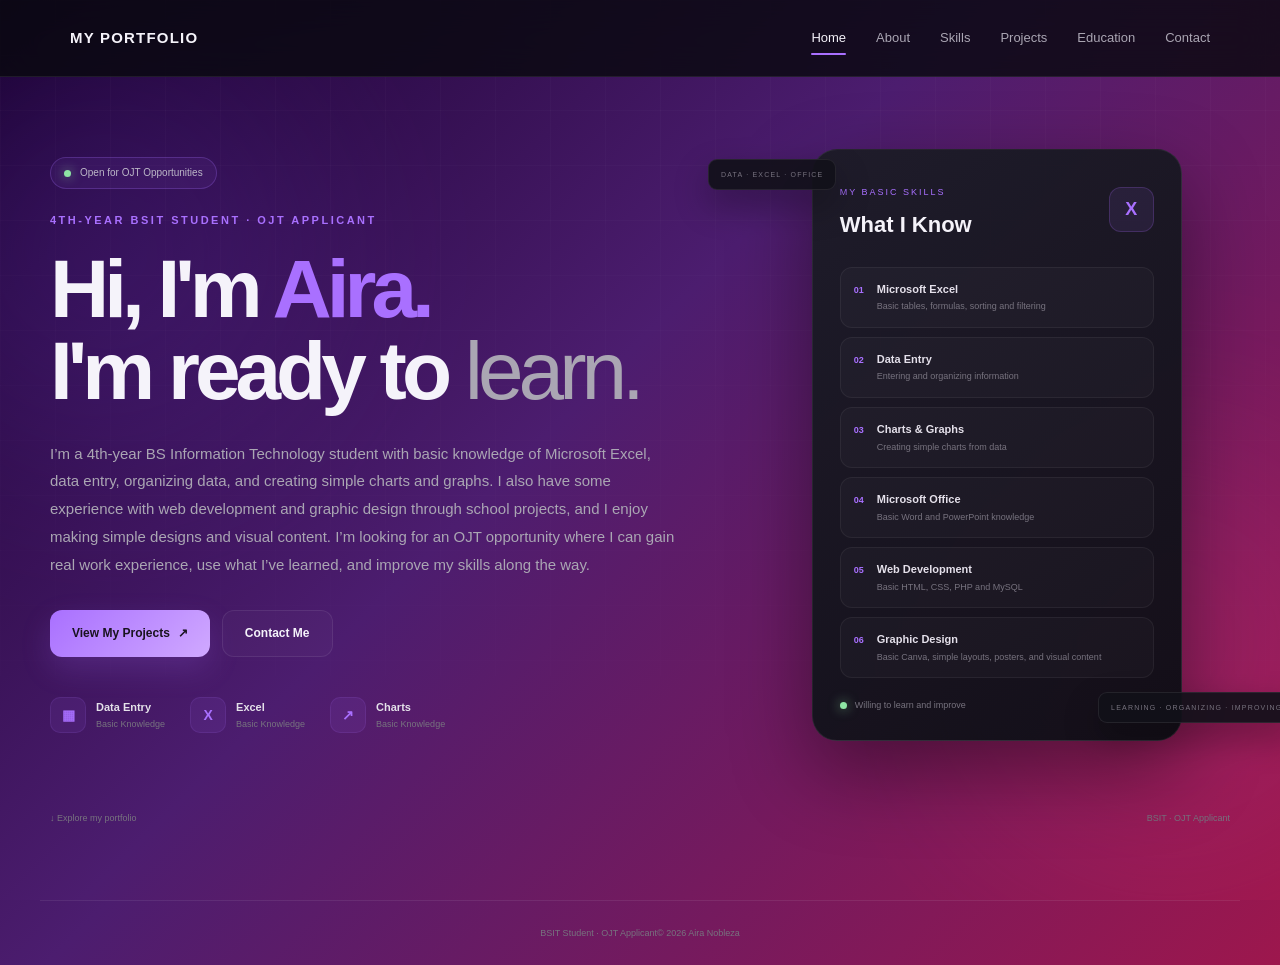
==== commit 961eb76e: "Update index.html" ====
--- a/index.html
+++ b/index.html
@@ -310,6 +310,7 @@
                         </div>
 
 
+                          <!-- Skill 05 -->
                         <div class="skill-row">
 
                             <div class="number">
@@ -328,8 +329,12 @@
                                 </p>
 
                             </div>
-                            
-                            <div class="skill-row">
+
+                        </div>
+
+
+                        <!-- Skill 06 -->
+                        <div class="skill-row">
 
                             <div class="number">
                                 06
@@ -347,7 +352,6 @@
                                 </p>
 
                             </div>
-                            
 
                         </div>
 
